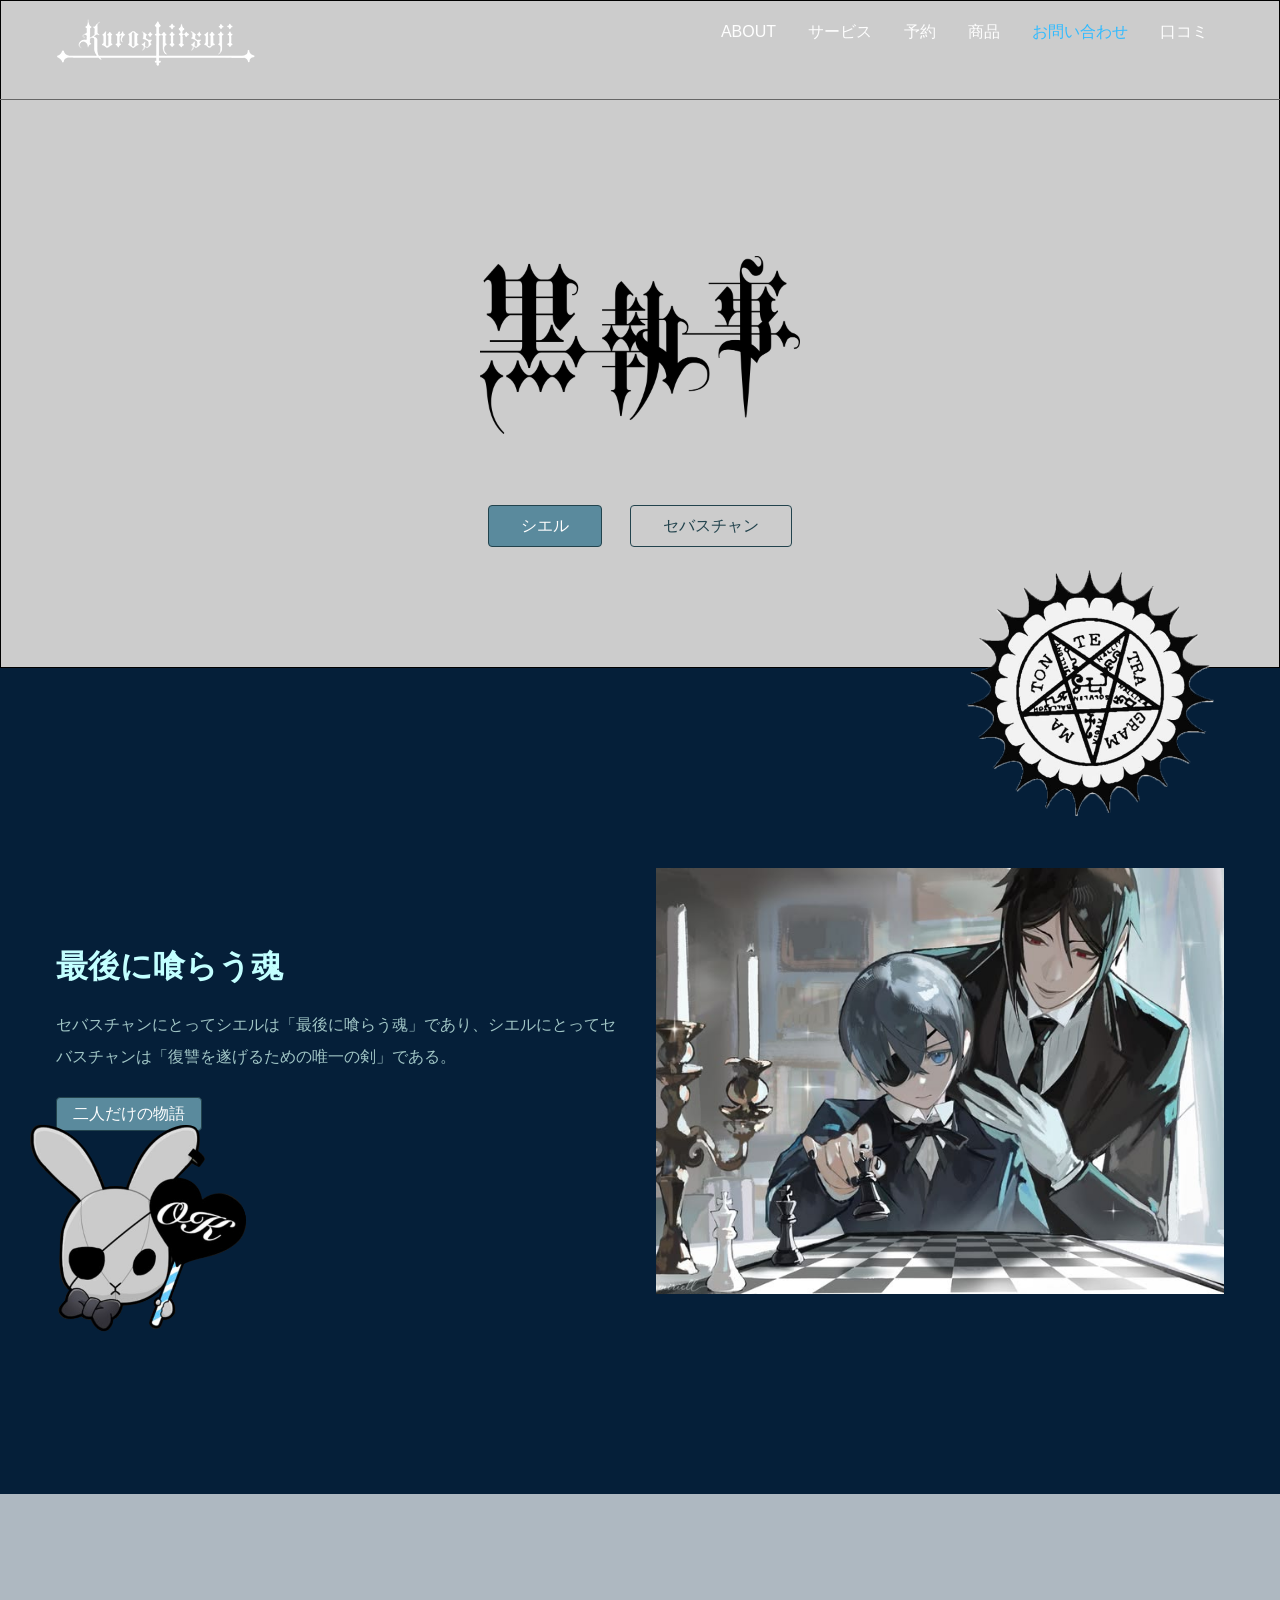
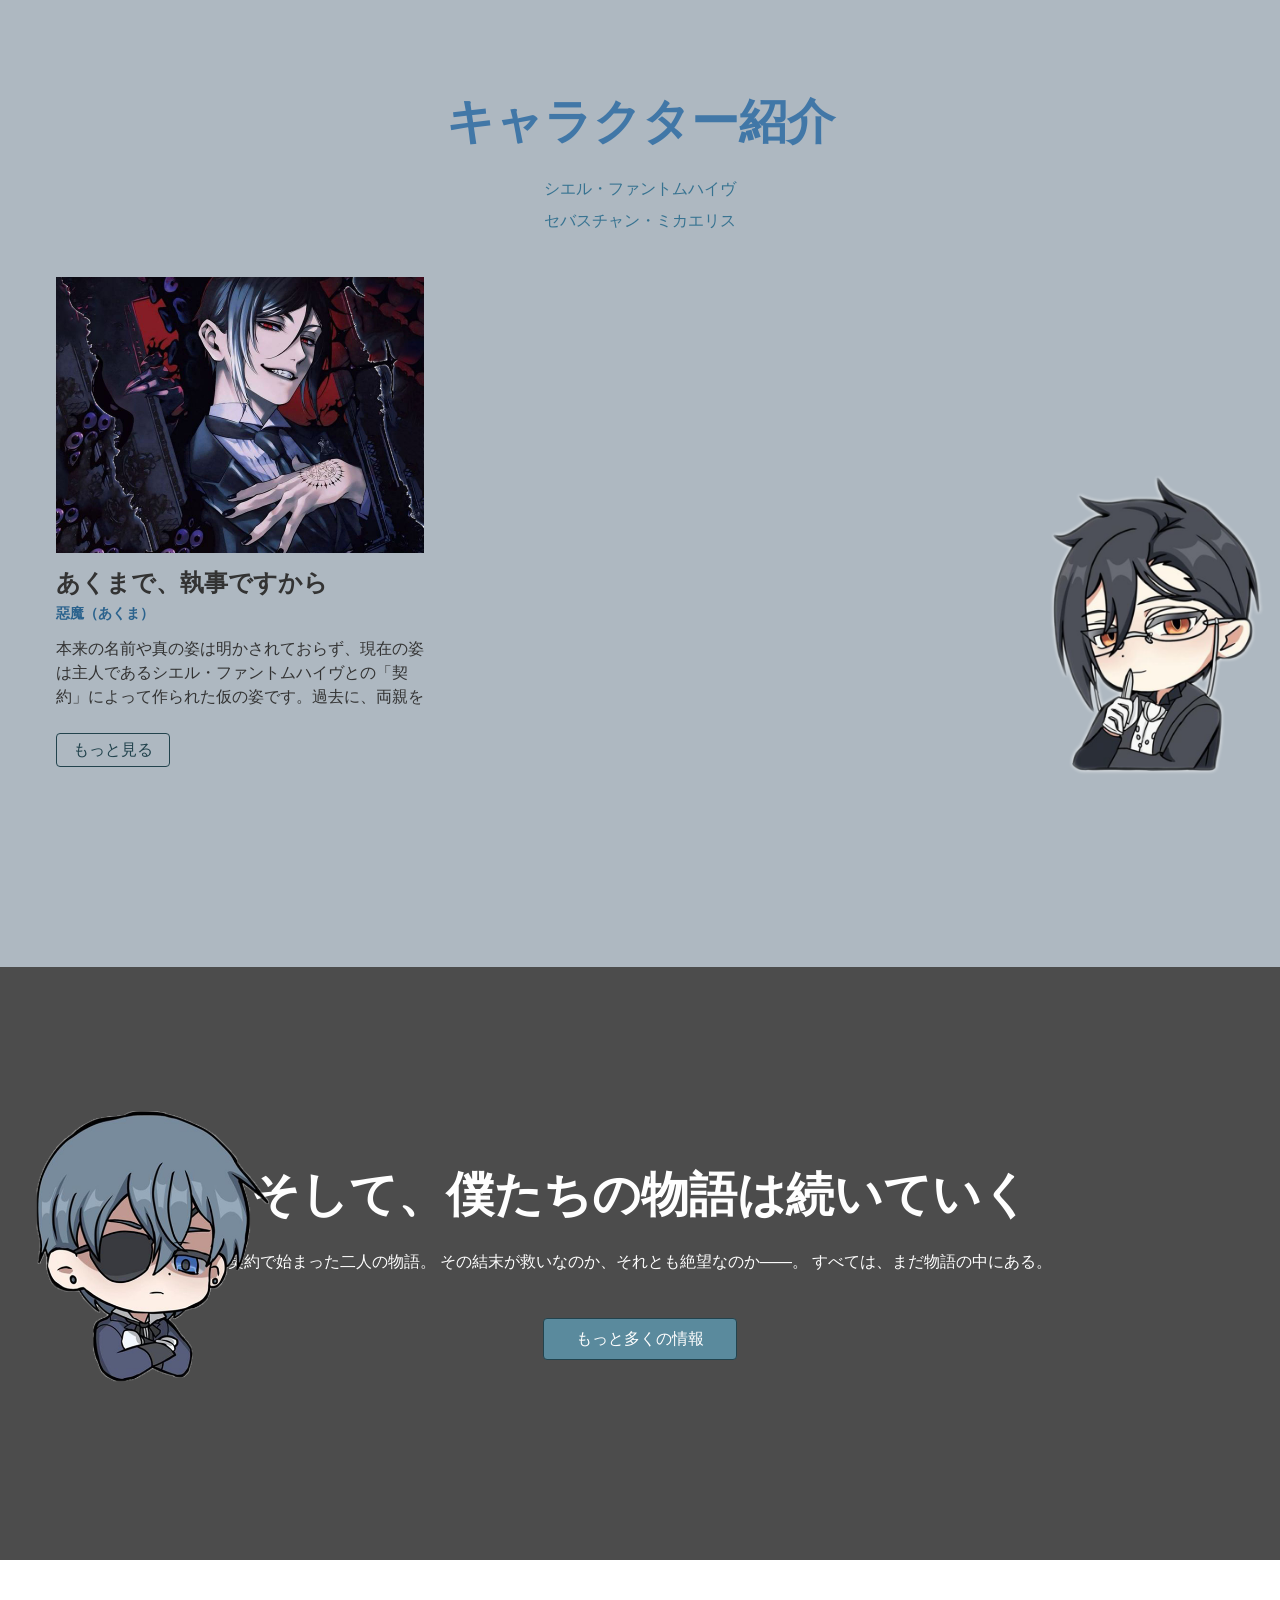
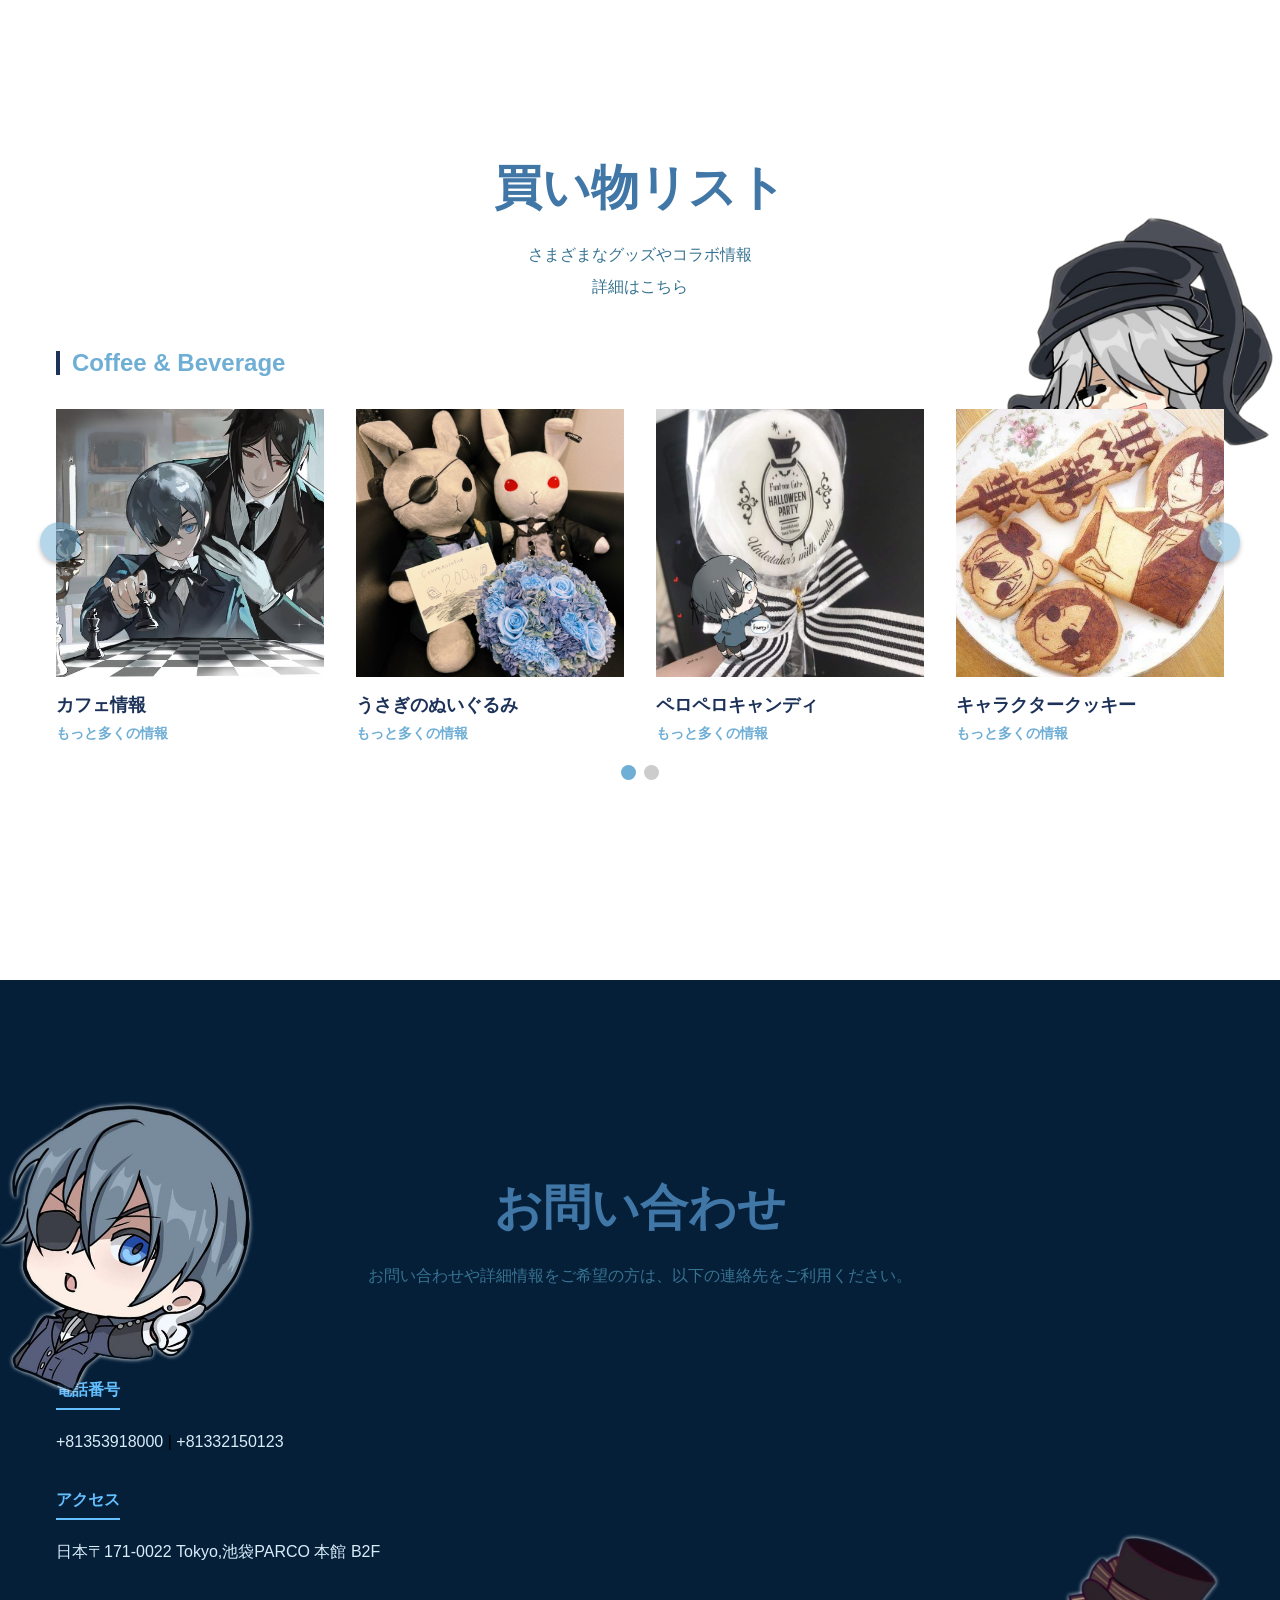
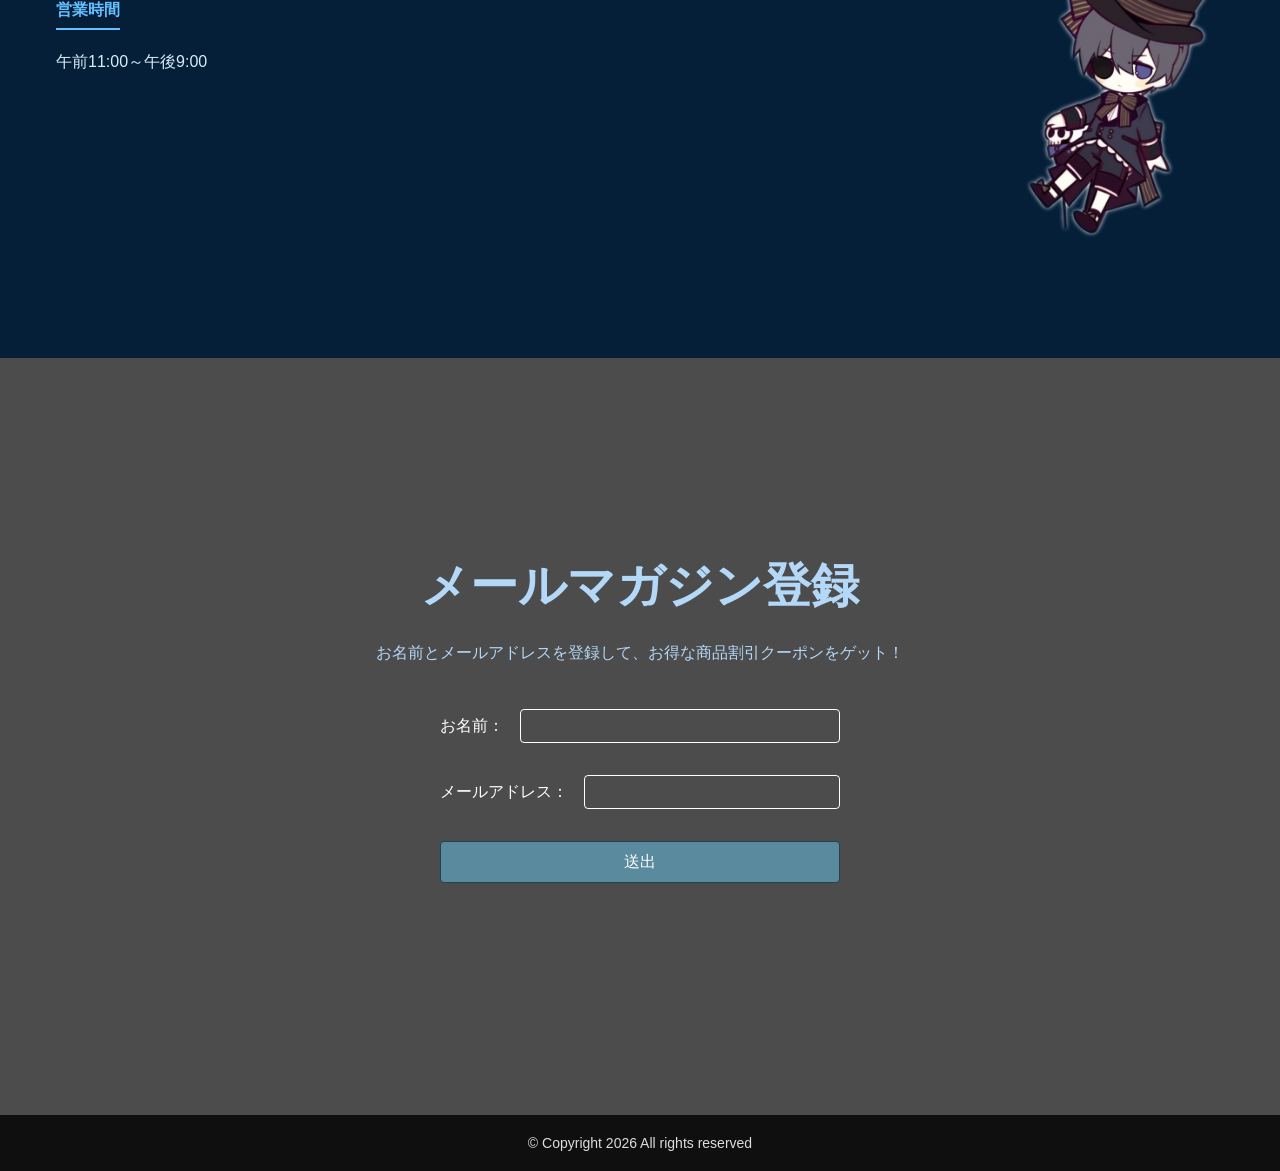
==== index.html @ 29e96ff2 "Add files via upload" ====
<!DOCTYPE html>
<html lang="en">
<head>
	<meta charset="UTF-8">
	<meta name="viewport" content="width=device-width, initial-scale=1.0">
	<title>22曾妘茜</title>
	<!-- Normalize -->
	<link rel="stylesheet" href="assets/css/normalize.css">
	<!-- Vendor -->
	<link rel="stylesheet" href="assets/vendor/owlcarousel2/assets/owl.carousel.min.css">
	<link rel="stylesheet" href="assets/vendor/fancybox3/jquery.fancybox.css">
	<!-- Custom -->
	<link rel="stylesheet" href="assets/css/style.css">

</head>
<body>
		<div class="wrapper">


		<!-- Start header -->
		<header class="header">
			<div class="navbar">
				<div class="container">
					<a href="#!" class="brand">
						<h1>rimoo café</h1>
					</a>
					<ul class="nav js-onePageNav">
						<li class="nav-item">
							<a href="index.html#about" class="nav-link">ABOUT</a>
						</li>
						<li class="nav-item">
							<a href="index.html#service" class="nav-link">サービス</a>
						</li>
						<li class="nav-item">
							<a href="index.html#reservation" class="nav-link">予約</a>
						</li>
						<li class="nav-item">
							<a href="index.html#menu" class="nav-link">商品</a>
						</li>
						<li class="nav-item">
							<a href="index.html#contact" class="nav-link">お問い合わせ</a>
						</li>
						<li class="nav-item">
							<a href="evaluation.html" class="nav-link">口コミ</a>
						</li>
						<!-- <a href="#!" class="close-btn">
							<span></span>
							<span></span>
						</a> -->
					</ul>
					<a href="#!" class="menu-toggle">
						<span></span>
						<span></span>
						<span></span>
					</a>
				</div>
			</div>
		</header>
		<!-- End header -->


		<!-- Start main -->
		<section class="main">
			
			<!-- Start jumbotron -->
			<div class="jumbotron jumbotron-video">
				<div class="mask-dark"></div>
				<div class="container">
					<div class="logo-image js-fadeInUp"></div>
					<div class="btn-group-center js-fadeInUp">
						<a href="#!" class="btn btn-lg btn-primary">シエル</a>
						<a href="#!" class="btn btn-lg btn-secondary">セバスチャン</a>
					</div>
				</div>
			</div>
			<!-- End jumbotron -->


			<!-- Start about -->
			<div id="about" class="hero hero-bg-grey">
				<img class="parallax-1 rellax" src="assets/images/parallax/001.png" alt="">
				<div class="container">
					<div class="row">
						<div class="col-lg-6 col-md-12">
							<div class="about-preview js-fadeInLeft">
								<h3 class="title">最後に喰らう魂</h3>
								<p class="para">セバスチャンにとってシエルは「最後に喰らう魂」であり、シエルにとってセバスチャンは「復讐を遂げるための唯一の剣」である。</p>
								<a href="#!" class="btn btn-primary">二人だけの物語</a>
							</div>
						</div>
						<div class="col-lg-6 col-md-12">
							<div class="js-fadeInRight">
								<div class="image-container">
									<div class="image" style="background-image: url('assets/images/products/product005.jpg');"></div>
								</div>
							</div>
						</div>
					</div>
				</div>
			</div>
			<!-- End about -->


			<!-- Start service -->
			<div id="service" class="hero hero-bg-white">
				<img src="assets/images/parallax/002.png" alt="" class="rellax parallax-2" data-rellax-speed="-2">
				<div class="container">
					<div class="section-intro js-fadeInUp">
						<h2 class="title">キャラクター紹介</h2>
						<p class="para">シエル・ファントムハイヴ<br>セバスチャン・ミカエリス</p>
					</div>
					<div class="service-group">
						<div class="row">
							<div class="col-lg-4 col-md-6 col-sm-12">
								<div class="service-item js-fadeInUp">
									<div class="image-container">
										<div class="image" style="background-image: url('assets/images/products/product001.jpg');"></div>
									</div>
									<div class="preview">
										<h4 class="title">あくまで、執事ですから</h4>
										<h5 class="subtitle">惡魔（あくま）</h5>
										<p class="para">本来の名前や真の姿は明かされておらず、現在の姿は主人であるシエル・ファントムハイヴとの「契約」によって作られた仮の姿です。過去に、両親を惨殺され復讐を誓ったシエルが、絶望のなかで悪魔を召喚しました。その際、シエルと「復讐を果たすまで、いかなる時も彼の盾となり、力となること。そして復讐が完了したのち、その魂を喰らうこと」という絶対的な契約を結びました。「セバスチャン」という名前は、シエルが昔飼っていた犬の名前に由来して付けられたものです。現在は、ファントムハイヴ家の「完璧な執事」としてシエルに仕えながら、彼の復讐劇を手伝っています。</p>
										<a href="#!" class="btn btn-secondary">もっと見る</a>
									</div>
								</div>
							</div>
							<div class="col-lg-4 col-md-6 col-sm-12">
								<div class="service-item">
									<div class="image-container">
										<div class="image" style="background-image: url('assets/images/products/product002.jpg');"></div>
									</div>
									<div class="preview">
										<h4 class="title">一度失ったものは二度と戻らない</h4>
										<h5 class="subtitle">ファントムハイヴ伯爵</h5>
										<p class="para">ファントムハイヴ伯爵家の若き当主。10歳の誕生日に、謎の襲撃者によって両親（ヴィンセントとレイチェル）を惨殺され、自身も拉致されて秘密結社（黒ミサの教徒）に監禁・虐待されました。絶望の淵で悪魔（セバスチャン）と契約を結び、復讐を果たすために生還。「女王の番犬」として裏社会の汚れ仕事を請け負うことになります。</p>
										<a href="#!" class="btn btn-secondary">もっと見る</a>
									</div>
								</div>
							</div>
							<div class="col-lg-4 col-md-6 col-sm-12">
								<div class="service-item">
									<div class="image-container">
										<div class="image" style="background-image: url('assets/images/products/product003.jpg');"></div>
									</div>
									<div class="preview">
										<h4 class="title">うちの執事は有能だ</h4>
										<h5 class="subtitle">信頼と利用が共存する主従関係</h5>
										<p class="para">絶対的な忠誠の裏には契約があり、揺るぎない信頼の奥には終わりの約束がある。シエルとセバスチャンは、始まりから別れを宿した主従である。</p>
										<a href="#!" class="btn btn-secondary">もっと見る</a>
									</div>
								</div>
							</div>
						</div>
					</div>
				</div>
			</div>
			<!-- End service -->


			<!-- Start reservation -->
			<div id="reservation" class="hero reservation">
				<div class="mask-dark"></div>
				<img src="assets/images/parallax/003.png" alt="" class="rellax parallax-3" data-rellax-speed="-2">
				<div class="container">
					<div class="section-intro js-fadeInUp">
						<h2 class="title">そして、僕たちの物語は続いていく</h2>
						<p class="para">契約で始まった二人の物語。
その結末が救いなのか、それとも絶望なのか――。
すべては、まだ物語の中にある。</p>
					</div>
					<div class="btn-group-center js-fadeInUp">
						<a href="#!" class="btn btn-primary btn-lg">もっと多くの情報</a>
					</div>
				</div>
			</div>
			<!-- End reservation -->


			<!-- Start menu -->
			<div id="menu" class="hero">
				<img src="assets/images/parallax/004.png" alt="" class="rellax parallax-4" data-rellax-speed="-2">
				<div class="container">
					<div class="section-intro js-fadeInUp">
						<h2 class="title">買い物リスト</h2>
						<p class="para">さまざまなグッズやコラボ情報<br>詳細はこちら</p>
					</div>
					<div class="menu-list js-fadeInUp">
						<div class="title-bar">
							<h3 class="title">Coffee & Beverage</h3>
							<a href="#!" class="btn btn-secondary mobile-hidden">もっと</a>
						</div>
						<div class="owl-carousel owl-theme">
							<a class="list-item" data-fancybox="group" href="assets/images/products/product005.jpg">
								<div class="image-container">
									<div class="image" style="background-image: url('assets/images/products/product005.jpg');"></div>
								</div>
								<div class="preview">
									<h5 class="title">カフェ情報</h5>
									<h6 class="subtitle">もっと多くの情報</h6>
								</div>
							</a>
							<a class="list-item" data-fancybox="group" href="assets/images/products/product006.jpg">
								<div class="image-container">
									<div class="image" style="background-image: url('assets/images/products/product006.jpg');"></div>
								</div>
								<div class="preview">
									<h5 class="title">うさぎのぬいぐるみ</h5>
									<h6 class="subtitle">もっと多くの情報</h6>
								</div>
							</a>
							<a class="list-item" data-fancybox="group" href="assets/images/products/product007.jpg">
								<div class="image-container">
									<div class="image" style="background-image: url('assets/images/products/product007.jpg');"></div>
								</div>
								<div class="preview">
									<h5 class="title">ペロペロキャンディ</h5>
									<h6 class="subtitle">もっと多くの情報</h6>
								</div>
							</a>
							<a class="list-item" data-fancybox="group" href="assets/images/products/product008.jpg">
								<div class="image-container">
									<div class="image" style="background-image: url('assets/images/products/product008.jpg');"></div>
								</div>
								<div class="preview">
									<h5 class="title">キャラクタークッキー</h5>
									<h6 class="subtitle">もっと多くの情報</h6>
								</div>
							</a>
							<a class="list-item" data-fancybox="group" href="assets/images/products/product004.jpg">
								<div class="image-container">
									<div class="image" style="background-image: url('assets/images/products/product004.jpg');"></div>
								</div>
								<div class="preview">
									<h5 class="title">ぬいぐるみ</h5>
									<h6 class="subtitle">もっと多くの情報</h6>
								</div>
							</a>
						</div>
						<div class="btn-group-center desktop-hidden">
							<a href="#!" class="btn btn-secondary">more</a>
						</div>
					</div>
				</div>
			</div>
			<!-- End menu -->


			<!-- Start contact -->
			<div id="contact" class="hero hero-bg-grey">
				<img src="assets/images/parallax/005.png" alt="" class="rellax parallax-5" data-rellax-speed="-2">
				<div class="container">
					<div class="section-intro js-fadeInUp">
						<h2 class="title">お問い合わせ</h2>
						<p class="para">お問い合わせや詳細情報をご希望の方は、以下の連絡先をご利用ください。</p>
					</div>
					<div class="row">
						<div class="col-lg-6 col-md-12">
							<div class="contact-info js-fadeInLeft">
								<div class="info-item">
									<h4 class="title"><span>電話番号</span></h4>
									<div class="info">
										<a href="#!">+81353918000</a>
										<span> | </span>
										<a href="#!">+81332150123</a>
									</div>
								</div>
								<div class="info-item">
									<h4 class="title"><span>アクセス</span></h4>
									<a href="#!" class="info">日本〒171-0022 Tokyo,池袋PARCO 本館 B2F</a>
								</div>
								<div class="info-item">
									<h4 class="title"><span>営業時間</span></h4>
									<a href="#!" class="info">午前11:00～午後9:00</a>
								</div>
							</div>
						</div>
						<div class="col-lg-6 col-md-12">
							<div class="map-container js-fadeInRight">
								<iframe src="https://www.google.com/maps/embed?pb=!1m14!1m8!1m3!1d14049.071681355357!2d121.55844387575793!3d25.027788237192894!3m2!1i1024!2i768!4f13.1!3m3!1m2!1s0x3442abb6e9d93249%3A0xd508f7b3aa02d931!2z6Ie65YyXMTAx6KeA5pmv5Y-w!5e0!3m2!1szh-TW!2stw!4v1532603186485" width="100%" height="100%" frameborder="0" style="border:0" allowfullscreen></iframe>
							</div>
						</div>
					</div>
				</div>	
			</div>
			<!-- End contact -->
		</section>
		<!-- End main -->


		<!-- Start footer -->
		<footer class="footer">
			<div class="mask-dark"></div>
			<div class="hero">
				<img src="assets/images/parallax/006.png" alt="" class="rellax parallax-6" data-rellax-speed="-2">
				<img src="assets/images/parallax/007.png" alt="" class="rellax parallax-7" data-rellax-speed="-2">
				<div class="container">
					<!-- <a href="#!" class="brand"></a>
					<ul class="nav">
						<li class="nav-item">
							<a href="" class="nav-link">關於</a>
						</li>
						<li class="nav-item">
							<a href="" class="nav-link">服務</a>
						</li>
						<li class="nav-item">
							<a href="" class="nav-link">訂位</a>
						</li>
						<li class="nav-item">
							<a href="" class="nav-link">菜單</a>
						</li>
						<li class="nav-item">
							<a href="" class="nav-link">聯絡</a>
						</li>
					</ul> -->
					<div class="section-intro js-fadeInUp">
						<h2 class="title">メールマガジン登録</h2>
						<p class="para">お名前とメールアドレスを登録して、お得な商品割引クーポンをゲット！</p>
					</div>


					<form class="form js-fadeInUp" action="http://www.newsleopard.com/mailverify.htm?x=0000000065862abb01658ae5d37d35b1" target="popupwindow" method="post" onsubmit="window.open('', 'popupwindow', 'yesscrollbars=,width=350,height=115');return true">
						<div class="form__item">
							<label class="form__label" for="name">お名前：</label>
							<input id="name" class="form__input" type="text" name="name">
						</div>
						<div class="form__item">
							<label class="form__label" for="mail">メールアドレス：</label>
							<input id="mail" class="form__input" type="email" name="email">
						</div>
						<div class="form__item">
							<input class="form__submit btn btn-primary btn-lg" type="submit" value="送出">
						</div>
					</form>


				</div>
			</div>
			<div class="copyright">
				<p>© Copyright 2026 All rights reserved</p>
			</div>
		</footer>
		<!-- End footer -->


	</div>
</body>
<!-- JS -->
<!-- lib -->
<script src="assets/vendor/jquery/jquery-3.3.1.min.js"></script>
<!-- vendor -->
<script src="assets/vendor/owlcarousel2/owl.carousel.min.js"></script>
<script src="assets/vendor/vide/jquery.vide.min.js"></script>
<script src="assets/vendor/rellax/rellax.min.js"></script>
<script src="assets/vendor/fancybox3/jquery.fancybox.min.js"></script>
<script src="assets/vendor/scrollreveal/scrollreveal.min.js"></script>
<script src="assets/vendor/onePageNav/jquery.nav.js"></script>
<!-- custom -->
<script>
	// 導覽列的變化
	// x = $('.navbar').height();
	// console.log(x);
	// 抓取視窗偵測滾動事件
	$(window).scroll(function(){
		scrolledPx = $(this).scrollTop(); //抓取滾動距離
		if(scrolledPx >= 200){ //條件判斷 "如果滾動距離大於200px"
			$('.navbar').addClass('active'); //加上 active class
		}else{
			$('.navbar').removeClass('active'); //移除 active class
		}
	})


	// 彈跳選單 or 下拉選單
	$('.menu-toggle').on('click', function(){
		$(this).toggleClass('active');
		$('.navbar .nav').toggleClass('active');
	})
	$('.nav-link').on('click', function(){
		$('.menu-toggle').removeClass('active');
		$('.navbar .nav').removeClass('active');
	})


	// owl-carousel initialize
	$(document).ready(function(){
		$(".owl-carousel").owlCarousel({
			responsive:{
		 0:{
		 items:2
		 },
		 769:{
		 items:4
		 }
		 },
			margin: 32,
			// loop: true,
			// autoplay: true,
			// autoplayTimeout: 1000,
			nav: true,
			// navText: []
		});
	});


	// vide
	$('.jumbotron-video').vide({
		'mp4': 'assets/video/bg.mp4',
		'webm': 'assets/video/bg.webm',
		'ogv': 'assets/video/bg.ogv',
		'poster': 'assets/images/bg/bg001.jpg'
	}, {
		posterType: 'none'
	});


	// rellax
	var rellax = new Rellax('.rellax', {
		// speed: -2,
		center: true,
		// wrapper: null,
		// round: true,
		// vertical: true,
		// horizontal: false
	});


	// fancybox3
	$('[data-fancybox]').fancybox({
		// Options will go here
		loop: true,
		buttons: [
			// "zoom",
			// "share",
			// "slideShow",
			// "fullScreen",
			// "download",
			// "thumbs",
			"close"
		],
		infobar: false,
		hideScrollbar: false
	});


	// scrollreveal
	ScrollReveal().reveal('.js-fadeInUp',{
		origin: 'bottom',
		distance: '50px',
		delay: 200,
		duration: 800
		// reset: true
	});
	ScrollReveal().reveal('.js-fadeInLeft',{
		origin: 'left',
		distance: '50px',
		delay: 200,
		duration: 800
		// reset: true
	});
	ScrollReveal().reveal('.js-fadeInRight',{
		origin: 'right',
		distance: '50px',
		delay: 200,
		duration: 800
		// reset: true
	});
	ScrollReveal().reveal('.service-item',{
		origin: 'bottom',
		distance: '50px',
		duration: 500,
		interval: 300
	});


	// onePageNav
	$('.js-onePageNav').onePageNav({
		currentClass: 'active'
	})


</script>
</html>
---- assets/css/style.css ----
/**
 * Page name
 * Copyright 2017
 * Author
 * Licensed 
 */
/*------------------------------------*\
    Content
\*------------------------------------*/
/**
 * Content............You're reading it!
 * Globel...............Set common style
 * Layout...........Set grid
 * Components...........Set components styles
 */
 
 
/*------------------------------------*\
    Globel
\*------------------------------------*/
*{
	-webkit-box-sizing: border-box; /* 針對舊版 Chrome/Safari */
    -moz-box-sizing: border-box;    /* 針對舊版 Firefox */
	
	box-sizing: border-box;
	position: relative;
}
html,body{
	font-family: '微軟正黑體', arial;
}
h1,h2,h3,h4,h5,h6,p{
	padding: 0;
	margin: 0;
}
ul{
	list-style: none;
	margin: 0;
	padding: 0;
}
a{
	text-decoration: none;
	color: #d9edf9;
	outline: none;
}

/*------------------------------------*\
    Layout
\*------------------------------------*/
.container{
	max-width: 1200px;
	margin: 0 auto;
	/*border: 1px solid #ccc;*/
	height: 100%;
	padding-right: 16px;
	padding-left: 16px;
}
.row{
	margin-left: -16px;
	margin-right: -16px;
}
.row:after{
	content: '';
	display: block;
	clear: both;
}
.col-lg-6,.col-lg-4,.col-lg-3,
.col-md-6,.col-md-12,
.col-sm-12{
	float: left;
	/*border: 1px solid red;*/
	padding-left: 16px;
	padding-right: 16px;
}
.col-lg-6{
	width: 50%;
}
.col-lg-4{
	width: 33.3333333%;
}
.col-lg-3{
	width: 25%;
}
@media (max-width: 768px){
	.col-md-6{
		width: 50%;
	}
	.col-md-12{
		width: 100%;
	}
}
@media (max-width: 576px){
	.col-sm-12{
		width: 100%;
	}
}
/*------------------------------------*\
    Components
\*------------------------------------*/

/* btn */
.btn{
	display: inline-block;
	font-size: 16px;
	line-height: 24px;
	padding: 4px 16px;
	border: 1px solid #fff;
	color: #fff;
	border-radius: 4px;
	transition: all 0.3s;
	cursor: pointer;
	outline: none;
}
/* 大小設定 */
.btn.btn-lg{
	padding: 8px 32px;
}
/* 主要按鈕 */
.btn.btn-primary{
	background-color: #5a8a9d;
	border: 1px solid #22434d;
	color: #fefefe;
}
.btn.btn-primary:hover{
	background-color: #005f85;
	border: 1px solid #22434d;
}
/* 次要按鈕 */
.btn.btn-secondary{
	border: 1px solid #22434d;
	color: #22434d;
}
.btn.btn-secondary:hover{
	background-color: #27677b;
	color: #fefefe;
}
.btn-group-center{
	text-align: center;
}
.btn-group-center .btn{
	margin-left: 12px;
	margin-right: 12px;
}
.btn-group-right{
	text-align: right;
}
.btn-group-right .btn{
	margin-left: 24px;
}
@media (max-width: 576px){
	.btn-group-center{
		display: flex;
		flex-direction: column;
		width: 240px;
		margin: 0 auto;
	}
	.btn-group-center .btn{
		margin-bottom: 24px;
	}
	.btn-group-center .btn:last-child{
		margin-bottom: 0;
	}
}

/* image-container */
.image-container{
	width: 100%;
}
.image-container:before{
	content: '';
	display: block;
	width: 100%;
	padding-top: 75%;
}
.image-container .image{
	position: absolute;
	top: 0;
	left: 0;
	width: 100%;
	height: 100%;
	background-position: center;
	background-size: cover;
	background-repeat: no-repeat;
}

/* navbar */
.navbar{
	height: 100px;
	/*background-color: rgba(0,0,0,0.8);*/
	border-bottom: 1px solid #666;
	position: fixed;
	top: 0;
	left: 0;
	z-index: 500;
	width: 100%;
	transition: all 0.3s;
}
.navbar.active{
	height: 64px;
	border-bottom: 0px;
	background-color: rgba(0,0,0,0.8);
}
.navbar .brand{
	display: inline-block;
	width: 200px;
	height: 80px;
	background-image: url('../images/common/logo.png');
	background-size: contain;
	background-position: center;
	background-repeat: no-repeat;

	text-indent: 100%;
	white-space: nowrap;
	overflow: hidden;
	transition: all 0.3s;
}
.navbar.active .brand{
	width: 160px;
	height: 64px;
}
.navbar .nav{
	float: right;
}
.navbar .nav .nav-item{
	float: left;
}
.navbar .nav .nav-link{
	color: #fefefe;
	display: block;
	line-height: 24px;
	padding: 20px 16px;
	transition: all 0.3s;
}
.navbar .nav .nav-link:hover,
.navbar .nav .nav-item.active .nav-link{
	color: #31bbff;
}
@media (max-width: 768px){
	.navbar .nav{
		position: fixed;
		top: 0;
		left: 0;
		width: 100%;
		height: 100%;
		background-color: #000;
		z-index: 500;

		display: flex;
		justify-content: center;
		flex-direction: column;
		
		opacity: 0;
		visibility: hidden;
		transition: all 0.3s;
	}
	.navbar .nav.active{
		opacity: 1;
		visibility: visible;
	}
	.navbar .nav .nav-item{
		float: none;
	}
	.navbar .nav .nav-item .nav-link{
		width: 100%;
		padding: 12px 16px;
		text-align: center;
	}
}

/* menu-toggle */
.menu-toggle{
	width: 48px;
	height: 48px;
	float: right;
	margin-top: 8px;
	padding: 12px 8px;
	display: none;
	z-index: 600;
}
@media (max-width: 768px){
	.menu-toggle{
		display: block;
	}
}
.menu-toggle span{
	width: 32px;
	height: 2px;
	display: block;
	background-color: #d5a26f;
	/*margin-bottom: 8px;*/
	position: absolute;
	left: 50%;
	transform: translate(-50%,0);
	transition: all 0.3s;
}
.menu-toggle span:nth-child(1){
	top: 12px;
}
.menu-toggle.active span:nth-child(1){
	top: 50%;
	transform: translate(-50%,-50%) rotate(45deg);
}
.menu-toggle span:nth-child(2){
	top: 22px;
}
.menu-toggle.active span:nth-child(2){
	opacity: 0;
}
.menu-toggle span:nth-child(3){
	top: 32px;
}
.menu-toggle.active span:nth-child(3){
	top: 50%;
	transform: translate(-50%,-50%) rotate(-45deg);
}


/* close-btn */
.close-btn{
	width: 48px;
	height: 48px;
	position: absolute;
	right: 16px;
	top: 8px;
	display: none;
}
@media (max-width: 768px){
	.close-btn{
		display: block;
	}
}
.close-btn span{
	width: 40px;
	height: 2px;
	background-color: #d5a26f;
	display: block;
	position: absolute;
	top: 50%;
	left: 50%;
	transform: translate(-50%,-50%);
}
.close-btn span:nth-child(1){
	transform: translate(-50%,-50%) rotate(45deg);
}
.close-btn span:nth-child(2){
	transform: translate(-50%,-50%) rotate(-45deg);
}

/* hero */
.hero{
	padding-top: 200px;
	padding-bottom: 200px;
}
@media (max-width: 768px){
	.hero{
		padding-top: 80px;
		padding-bottom: 80px;
	}
}
.hero.hero-bg-white{
	background-color: #aeb8c1;
}
.hero.hero-bg-grey{
	background-color: #051f39;
}

/* jumbotron */
.jumbotron{
	border: 1px solid #000;
	padding-top: 184px;
	padding-bottom: 120px;
	/*background-image: url('../images/bg/bg001.jpg');*/
	background-position: center;
	background-size: cover;
	background-attachment: fixed;
}
.jumbotron .mask-dark{
	background-color: rgba(0,0,0,0.2);
}
.jumbotron .logo-image{
	width: 320px;
	height: 320px;
	background-image: url('../images/common/logo-w.png');
	background-position: center;
	background-size: contain;
	background-repeat: no-repeat;
	margin: 0 auto;
}
@media (max-width: 768px){
	.jumbotron{
		padding-top: 144px;
		padding-bottom: 80px;
	}
	.jumbotron .logo-image{
		width: 200px;
		height: 200px;
	}
}

/* mask */
.mask-dark{
	position: absolute;
	width: 100%;
	height: 100%;
	left: 0;
	top: 0;
	background-color: rgba(0,0,0,0.7);
}

/* about-preview */
@media (max-width: 768px){
	.about-preview{
		margin-bottom: 48px;
	}
}
.about-preview .title{
	font-size: 32px;
	color: #c2ffff;
	margin-bottom: 24px;
	margin-top: 80px;
}
@media (max-width: 992px){
	.about-preview .title{
		margin-top: 0;
	}
}
.about-preview .para{
	font-size: 16px;
	line-height: 32px;
	color: #a0c5c5;
	margin-bottom: 24px;
}

/* section-intro */
.section-intro{
	text-align: center;
	margin-bottom: 40px;
}
.section-intro .title{
	font-size: 48px;
	color: #4177a7;
	margin-bottom: 24px;
}
.section-intro .para{
	font-size: 16px;
	line-height: 32px;
	color: #377391;
}
@media (max-width: 768px){
	.section-intro .title{
		font-size: 32px;
	}
}

/* service-item */
@media (max-width: 768px){
	.service-item{
		margin-bottom: 48px;
	}
	.service-group [class^="col-"]:last-child .service-item{
		margin-bottom: 0;
	}
}
.service-item .preview{
	padding-top: 16px;
}
.service-item .title{
	font-size: 24px;
	color: #333;
	margin-bottom: 8px;

	white-space: nowrap;
	overflow: hidden;
	text-overflow: ellipsis;
}
.service-item .subtitle{
	font-size: 14px;
	color: #2a628d;
	margin-bottom: 16px;
}
.service-item .para{
	color: #333;
	font-size: 16px;
	line-height: 24px;
	margin-bottom: 24px;

	/*border: 1px solid #000;*/
	height: 72px;
	overflow: hidden;
}

/* reservation */
.reservation{
	background-image: url('../images/bg/bg002.jpg');
	background-position: center;
	background-size: cover;
	background-attachment: fixed;
}
.reservation .section-intro .title,
.reservation .section-intro .para{
	color: #fefefe;
}

/* menu-list */
.menu-list{
	margin-bottom: 64px;
}
.menu-list:last-child{
	margin-bottom: 0;
}
.menu-list .title-bar{
	/*border: 1px solid #000;*/
	margin-bottom: 24px;
}
.menu-list .title-bar:after{
	content: '';
	display: block;
	clear: both;
}
.menu-list .title-bar .title{
	font-size: 24px;
	line-height: 40px;
	color: #6faed5;
	float: left;
	padding-left: 16px;
}
.menu-list .title-bar .title:before{
	content: '';
	display: inline-block;
	width: 4px;
	height: 24px;
	background-color:#1d3259;
	
	position: absolute;
	left: 0;
	top: 50%;
	transform: translate(0,-50%);
}
.menu-list .title-bar .btn{
	padding-top: 8px;
	padding-bottom: 8px;
	float: right;
}
.menu-list .list-item .image-container{
	margin-bottom: 16px;
}
.menu-list .list-item .image-container:before{
	padding-top: 100%;
}
.menu-list .list-item .title{
	font-size: 18px;
	color: #1d3259;
	line-height: 24px;
	margin-bottom: 8px;
}
.menu-list .list-item .subtitle{
	font-size: 14px;
	color: #6faed5;
}
@media (max-width: 768px){
	.menu-list .list-item{
		/*margin-bottom: 48px;*/
	}
}

/* owl-carousel */
.owl-theme .owl-dots{
	display: flex;
	justify-content: center;
	margin-top: 24px;
}
@media (max-width: 768px){
	.owl-theme .owl-dots{
		margin-bottom: 24px;
	}
}
.owl-theme button.owl-dot{
	display: inline-block;
	vertical-align: top;
	width: 15px;
	height: 15px;
	border-radius: 50%;
	background-color: #ccc;
	outline: none;
	margin: 0 4px;
}
.owl-theme button.owl-dot.active{
	background-color: #6faed5;
}
.owl-theme .owl-nav{
	position: absolute;
	top: calc((100% - 106px) / 2);
	width: 100%;
}
.owl-theme .owl-nav button.owl-prev,
.owl-theme .owl-nav button.owl-next{
	width: 40px;
	height: 40px;
	border-radius: 50%;
	background-color: #6faed5;
	outline: none;
	color: #fff;
	box-shadow: 0 3px 5px rgba(0,0,0,0.5);
	position: absolute;
	transform: translate(0,-50%);
	top: 0;
	opacity: 0.5;
	transition: all 0.3s;
}
.owl-theme:hover .owl-nav button.owl-prev,
.owl-theme:hover .owl-nav button.owl-next{
	opacity: 1;
}
@media (max-width: 768px){
	.owl-theme .owl-nav button.owl-prev,
	.owl-theme .owl-nav button.owl-next{
		opacity: 1;
	}
}
.owl-theme .owl-nav button.owl-prev{
	left: -16px;
}
.owl-theme .owl-nav button.owl-next{
	right: -16px;
}



/* contact */
.contact-info{
	padding-top: 40px;
}
.contact-info .info-item{
	margin-bottom: 24px;
}
.contact-info .info-item .title{
	color: #64bfff;
	margin-bottom: 16px;
}
.contact-info .info-item .title span{
	display: inline-block;
	border-bottom: 2px solid #64bfff;
	line-height: 36px;
}
.contact-info .info-item .info{
	line-height: 32px;
}
.map-container{
	width: 100%;
	padding-top: 75%;
}
.map-container iframe{
	position: absolute;
	top: 0;
	left: 0;
}

/* footer */
.footer{
	background-image: url('../images/bg/bg003.jpg');
	background-position: center;
	background-size: cover;
	background-attachment: fixed;
}
.footer .brand{
	width: 240px;
	height: 240px;
	display: block;
	margin: 0 auto;
	background-image: url('../images/common/logo-w.png');
	background-position: center;
	background-size: contain;
}
@media (max-width: 768px){
	.footer .brand{
		width: 200px;
		height: 200px;
	}
}
.footer .nav{
	display: flex;
	justify-content: center;
}
.footer .nav .nav-link{
	display: block;
	color: #fefefe;
	padding: 24px;
	line-height: 24px;
	transition: all 0.3s;
}
@media (max-width: 768px){
	.footer .nav .nav-link{
		padding: 24px 8px;
	}
}
.footer .nav .nav-link:hover{
	color: #d5a26f;
}
.footer .copyright{
	background-color: rgba(0,0,0,0.8);
	color: #ddd;
	text-align: center;
	line-height: 24px;
	padding: 16px 0;
	font-size: 14px;
}
.footer .section-intro .title,
.footer .section-intro .para{
	color: #b4d8f7;
}

/* form */
.form{
	max-width: 400px;
	margin: 0 auto;
}
.form__item{
	display: flex;
	margin-bottom: 32px;
	align-items: center;
}
.form__label{
	color: #fff;
	margin-right: 16px;
}
.form__input{
	display: inline-block;
	flex: 1;
	border: 1px solid #fff;
	line-height: 32px;
	background-color: transparent;
	color: #fff;
	border-radius: 4px;
	padding: 0 8px;
	outline: none;
}
.form__input:focus{
	border: 1px solid #d5a26f;
}
.form__submit{
	flex: 1;
}

/* hidden */
.desktop-hidden{
	display: none;
}
@media (max-width: 768px){
	.desktop-hidden{
		display: block;
	}
	.mobile-hidden{
		display: none;
	}
}

/* parallax */
.rellax{
	position: absolute;
}
@media (max-width: 1024px){
	.rellax{
		display: none;
	}
}
.parallax-1{
	width: 30%;
	right: 0;
	top: -20%;
}
.parallax-2{
	width: 20%;
	left: 0;
	top: -20%;
}
.parallax-3{
	width: 25%;
	right: 0;
	top: -25%;
}
.parallax-4{
	width: 30%;
	left: 0;
	top: 0%;
}
.parallax-5{
	width: 22%;
	right: 0;
	top: -15%;
}
.parallax-6{
	width: 30%;
	left: -10%;
	top: -15%;
}
.parallax-7{
	width: 25%;
	right: 0%;
	bottom: 0%;
}

/* evaluation page */

/* page title */
.page-title{
	padding-top: 160px;
	padding-bottom: 76px;
	border: 1px solid #000;
	background-image: url('../images/bg/bg001.jpg');
	background-size: cover;
	background-position: center;
	background-repeat: no-repeat;
}
.page-title .section-intro{
	margin-bottom: 0;
}
.page-title .section-intro .title,
.page-title .section-intro .para{
	color: #fff;
}

/* eval card */
.eval-card{
	padding: 16px;
	box-shadow: 0 3px 20px rgba(0,0,0,0.3);
	margin-bottom: 32px;
}
.eval-card .image{
	display: block;
	width: 100%;
	margin-bottom: 16px;
}
.eval-card .para{
	line-height: 32px;
	font-size: 16px;
}

.masonry-row{
	margin-left: -16px;
	margin-right: -16px;
}
.masonry-col{
	padding-left: 16px;
	padding-right: 16px;
	width: 33.333333%;
}
@media (max-width: 768px){
	.masonry-col{
		width: 50%;
	}
}
@media (max-width: 576px){
	.masonry-col{
		width: 100%;
	}
}
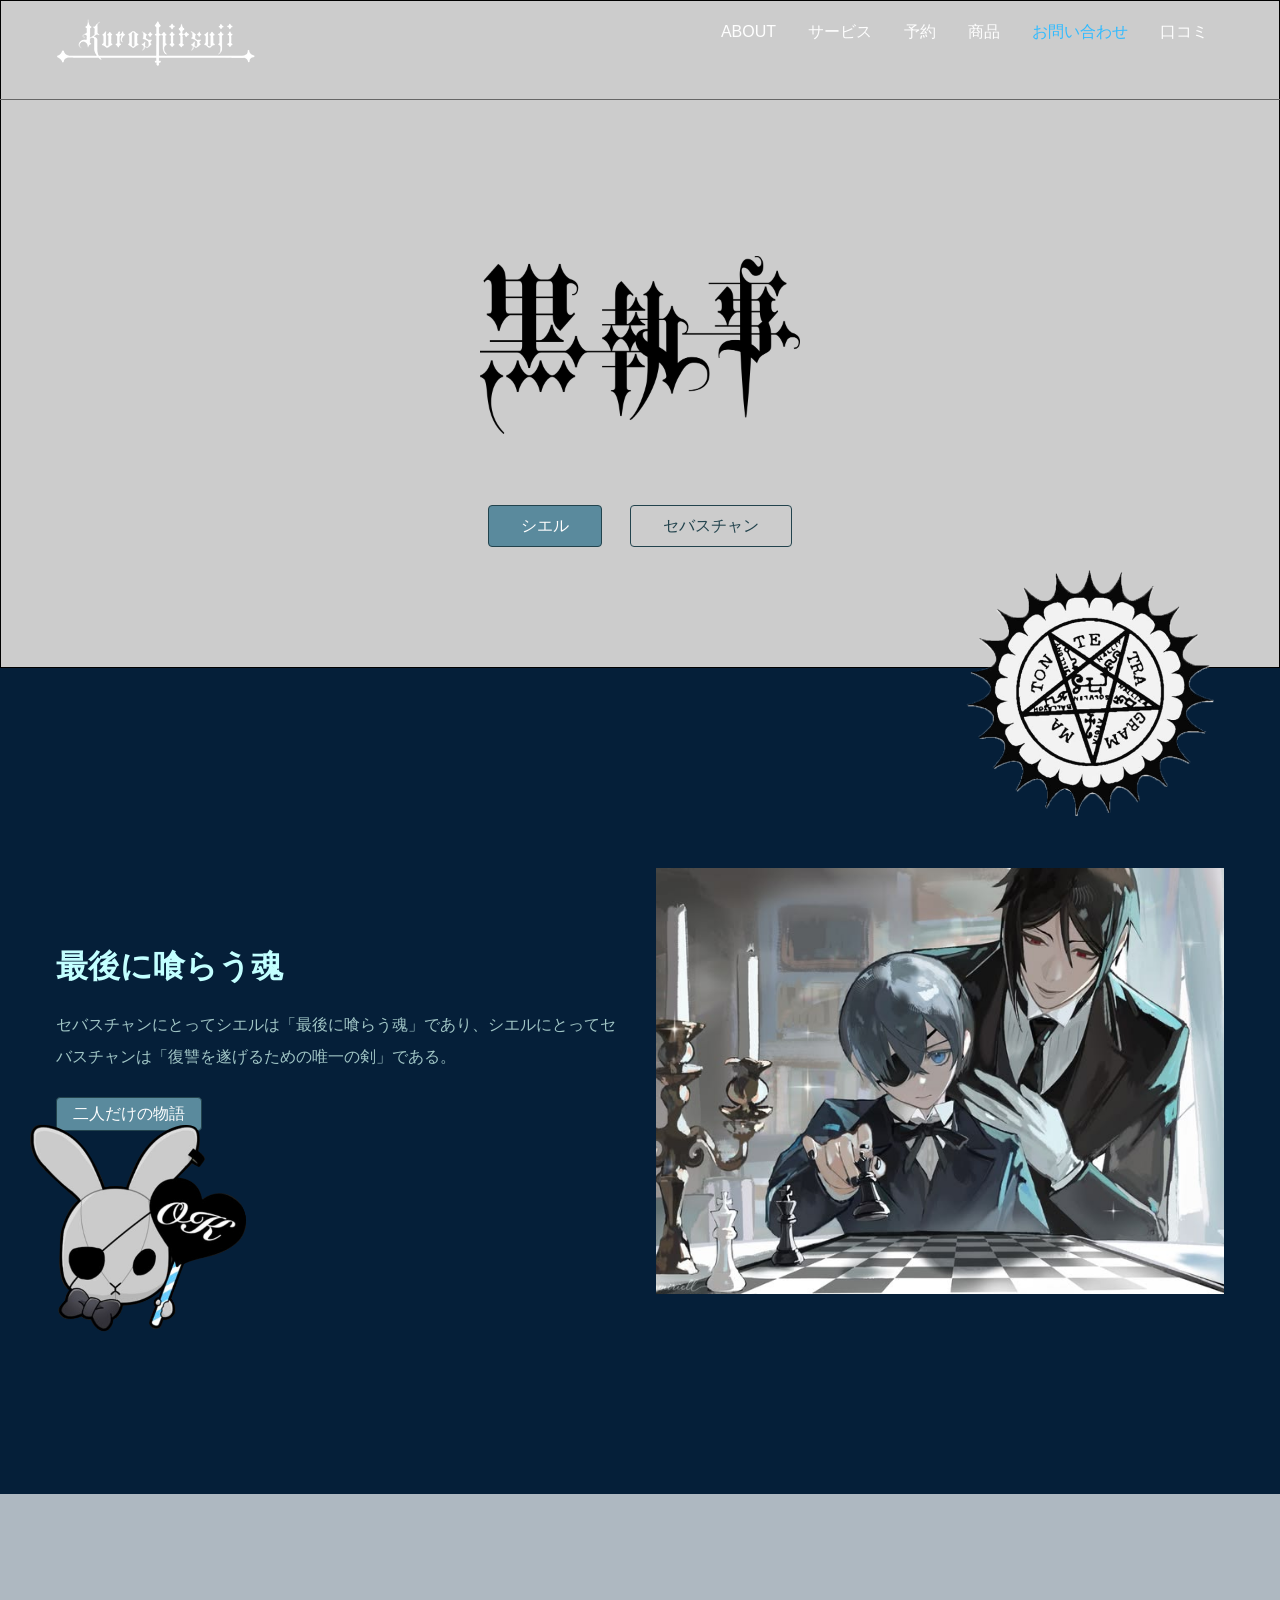
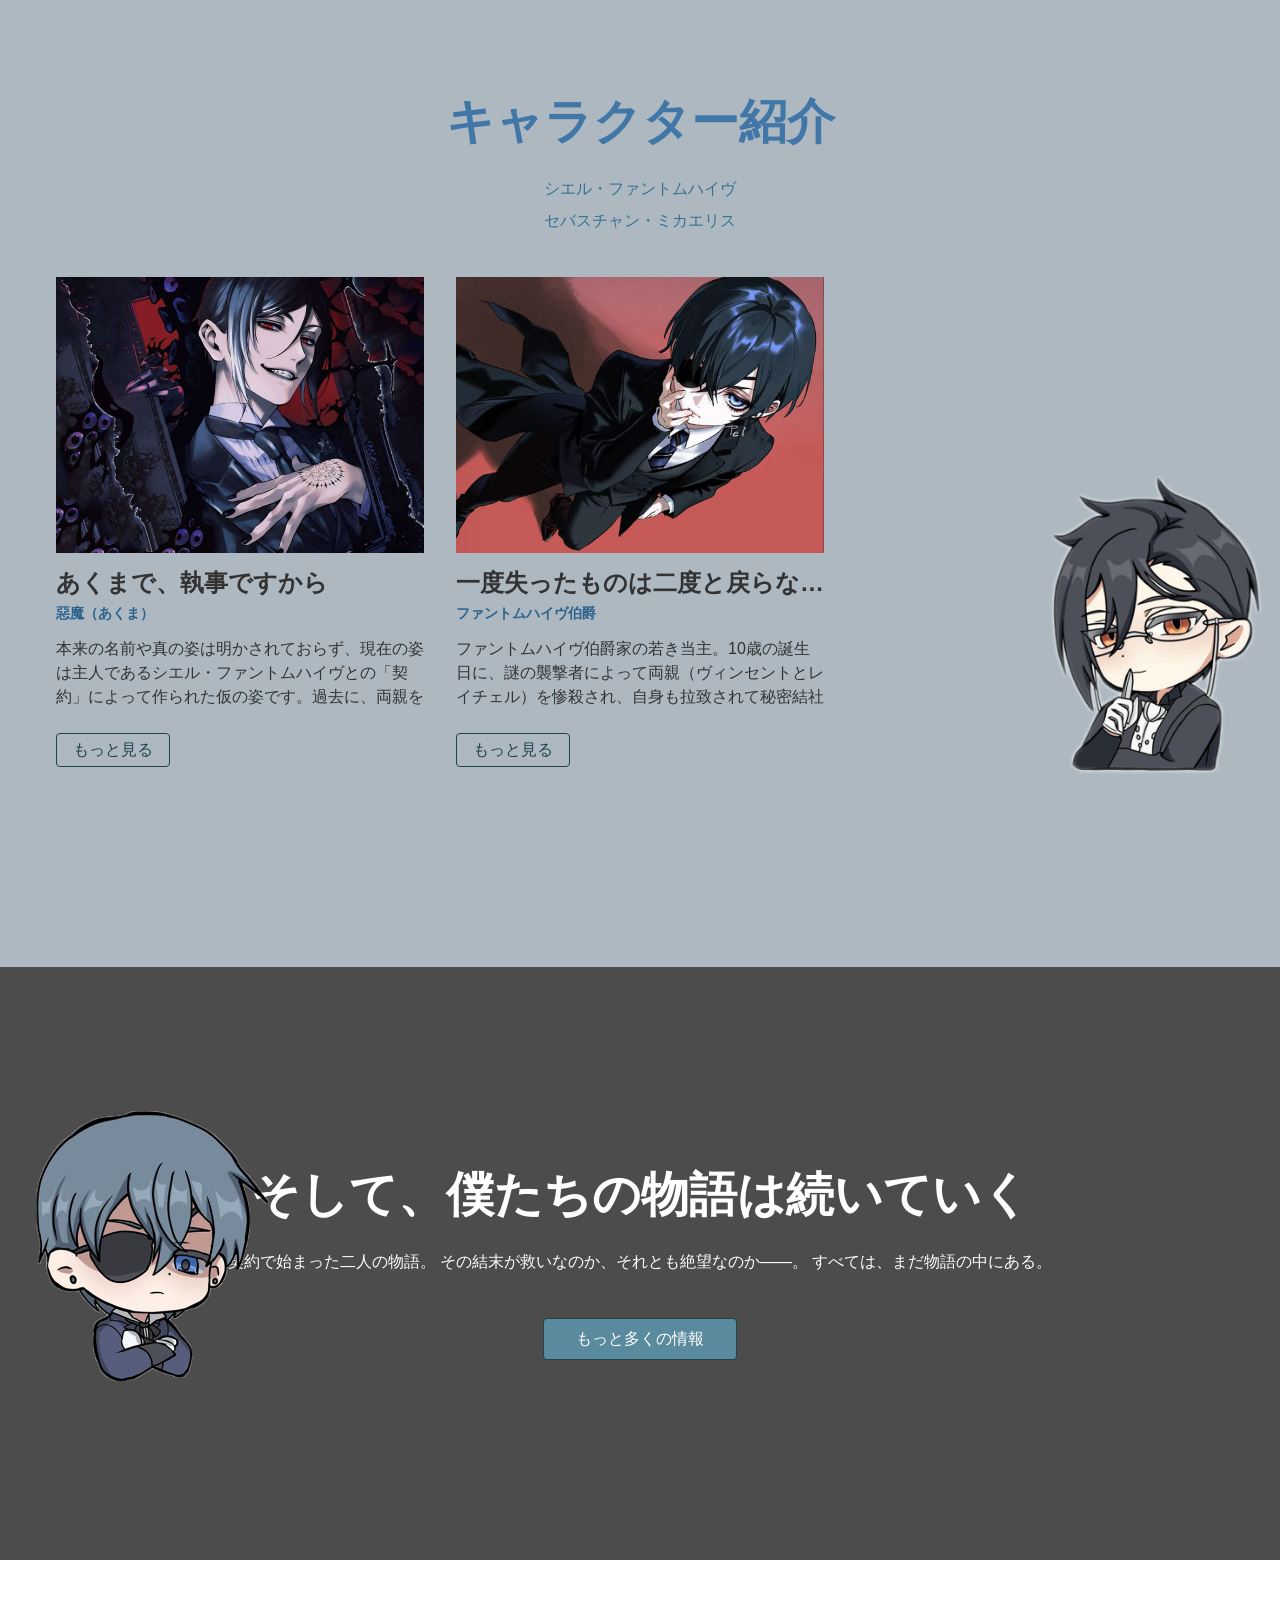
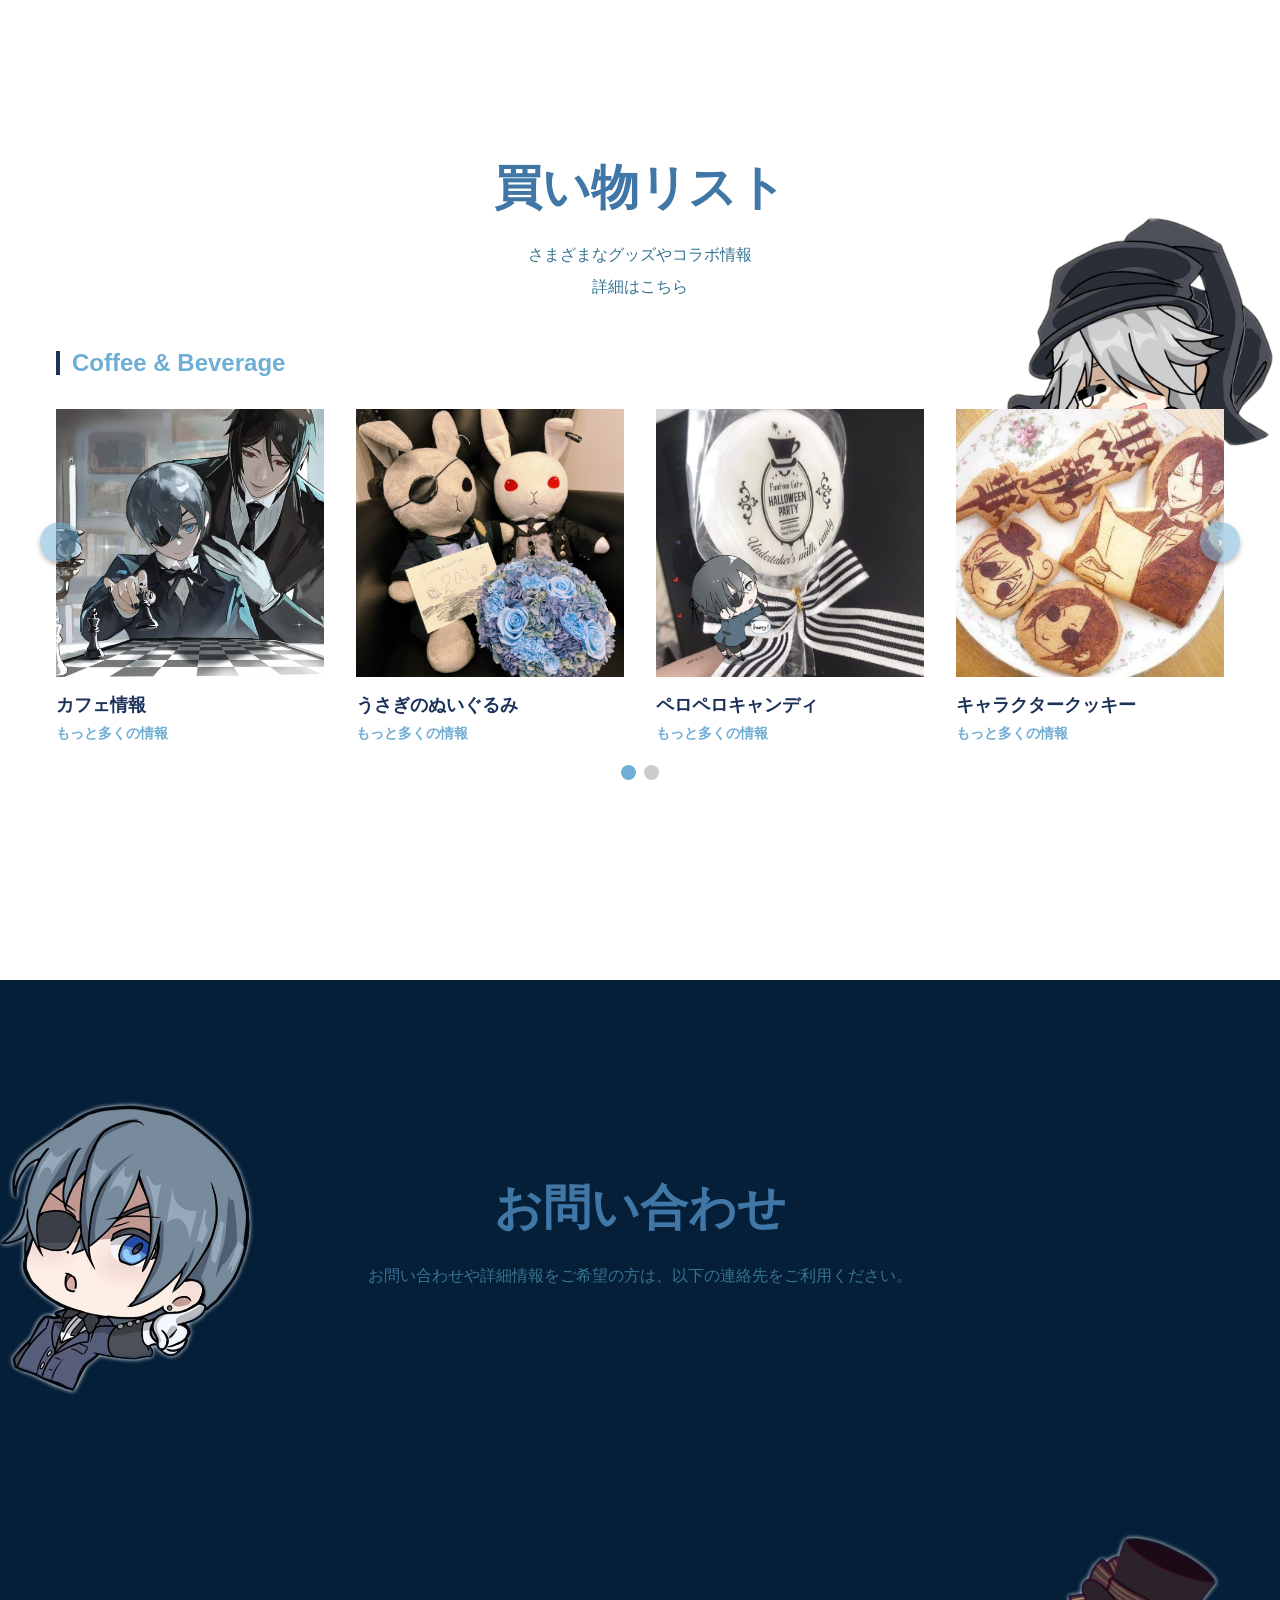
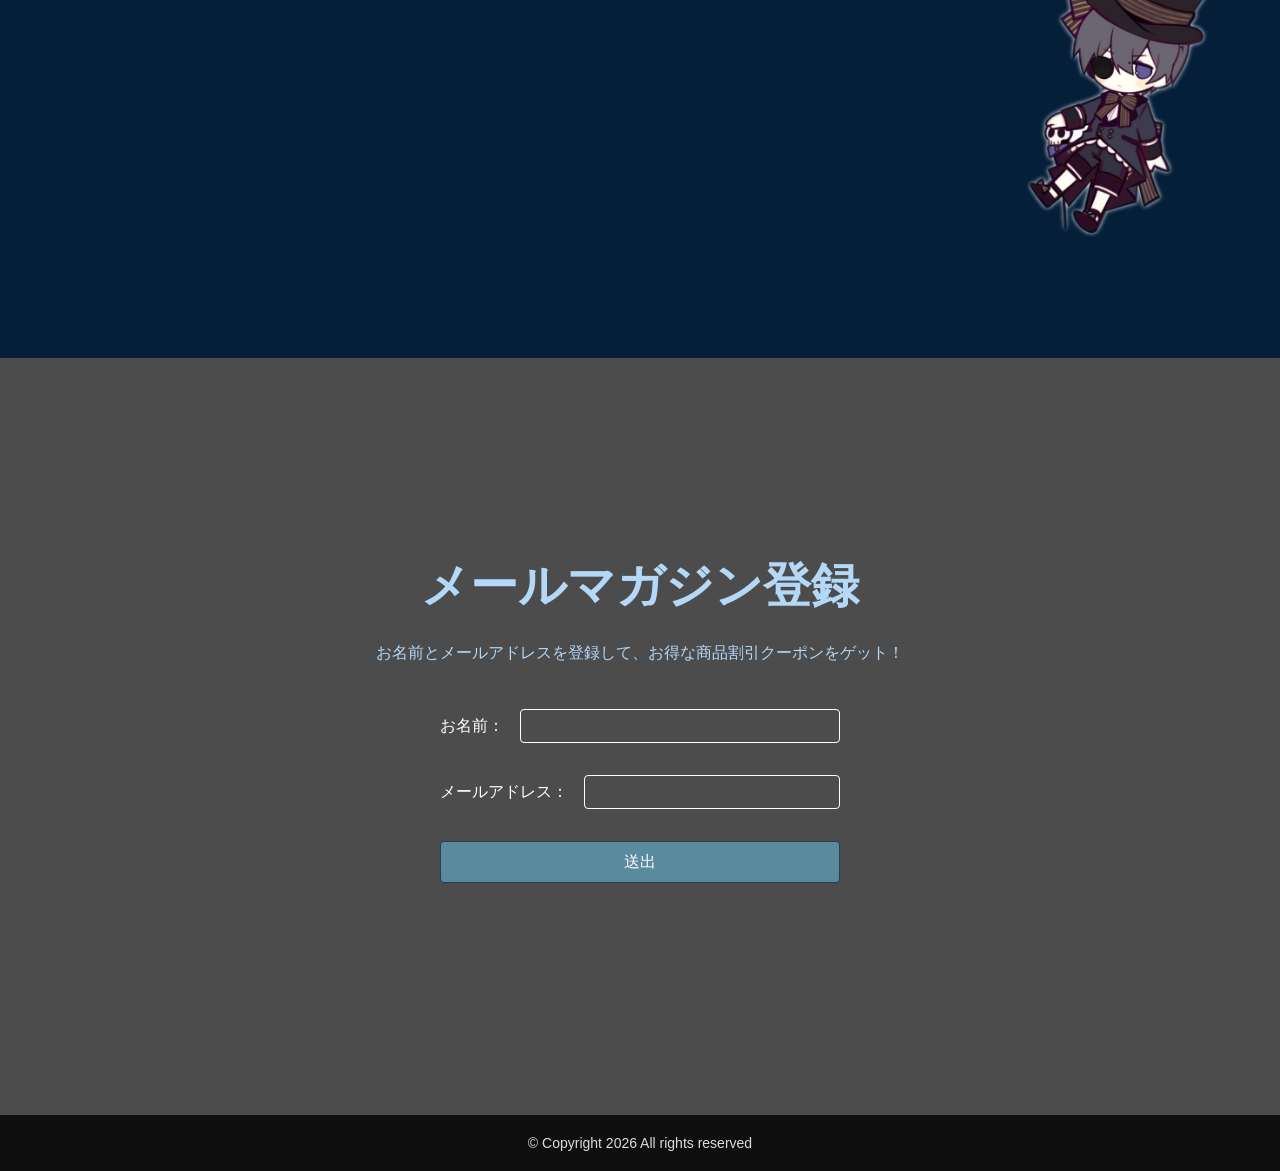
==== commit e762164d: "Add files via upload" ====
--- a/index.html
+++ b/index.html
@@ -3,7 +3,7 @@
 <head>
 	<meta charset="UTF-8">
 	<meta name="viewport" content="width=device-width, initial-scale=1.0">
-	<title>22曾妘茜</title>
+	<title>黒執事</title>
 	<!-- Normalize -->
 	<link rel="stylesheet" href="assets/css/normalize.css">
 	<!-- Vendor -->
